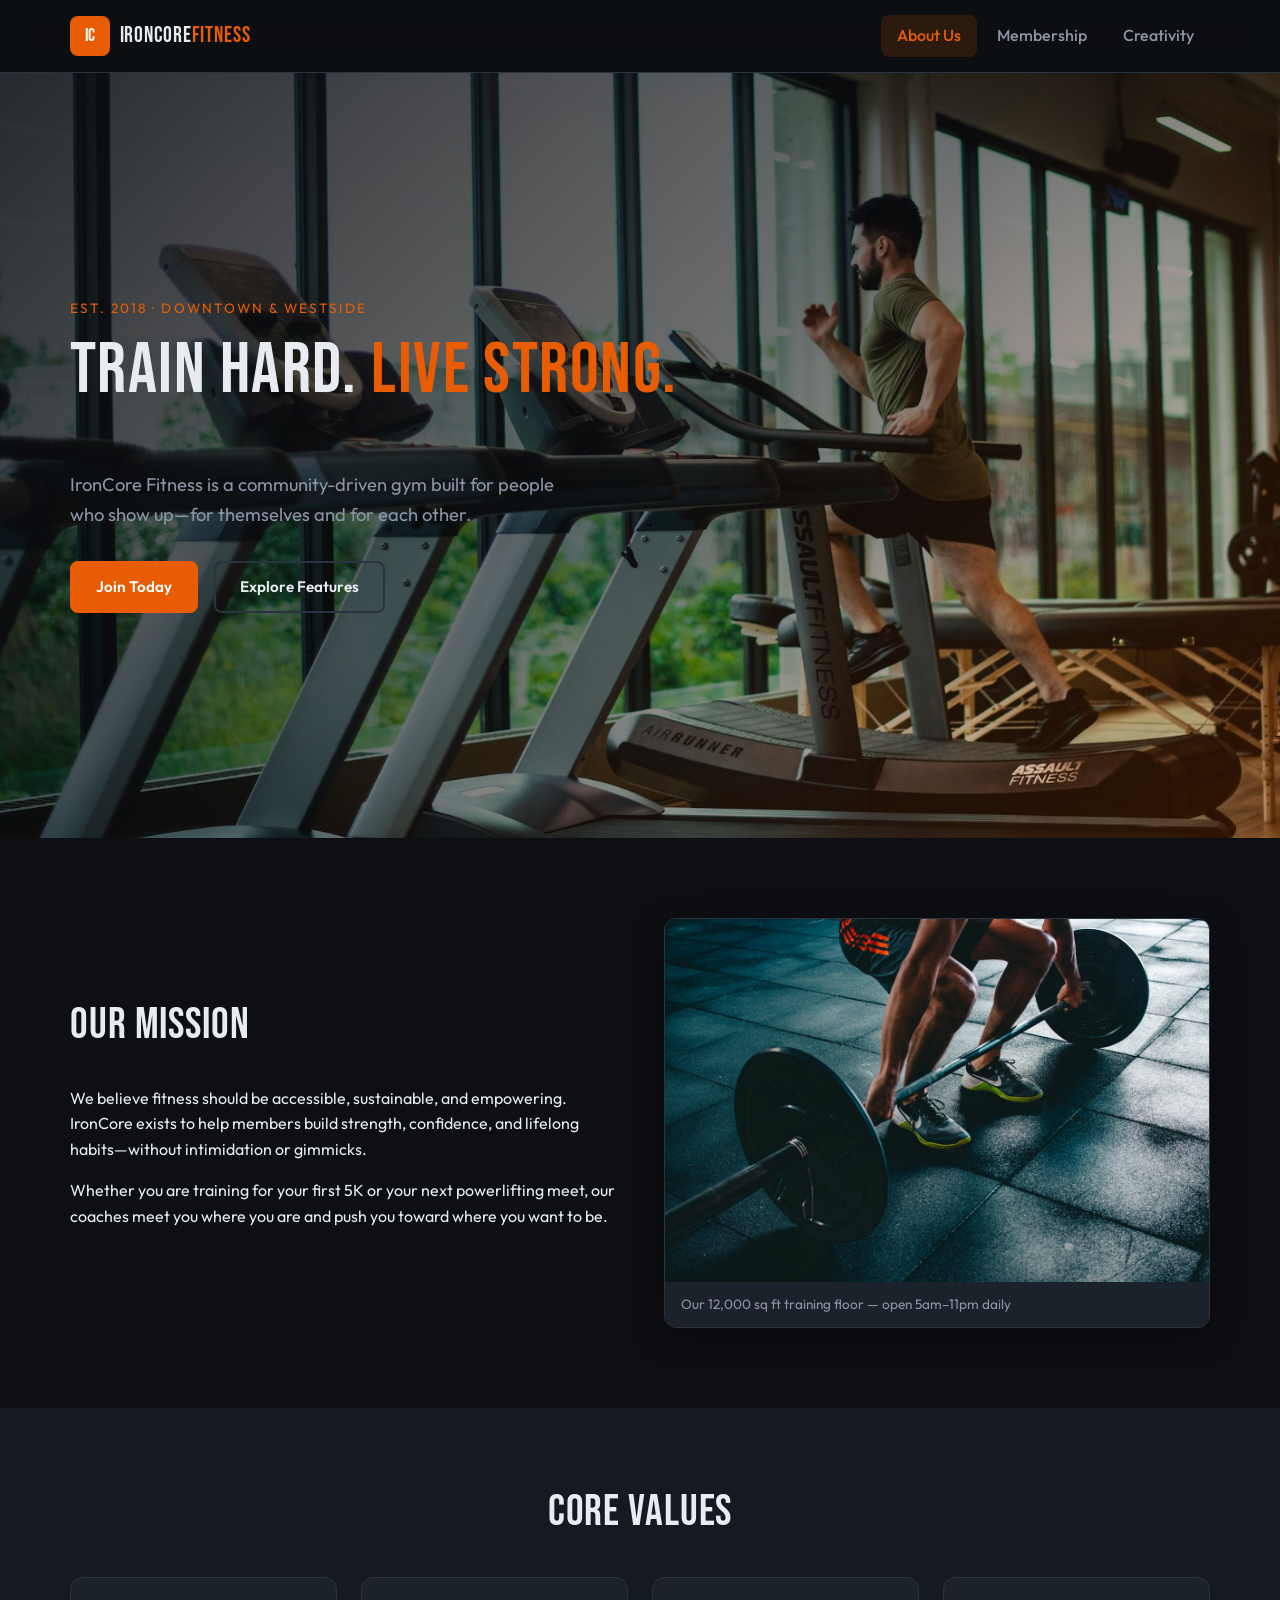
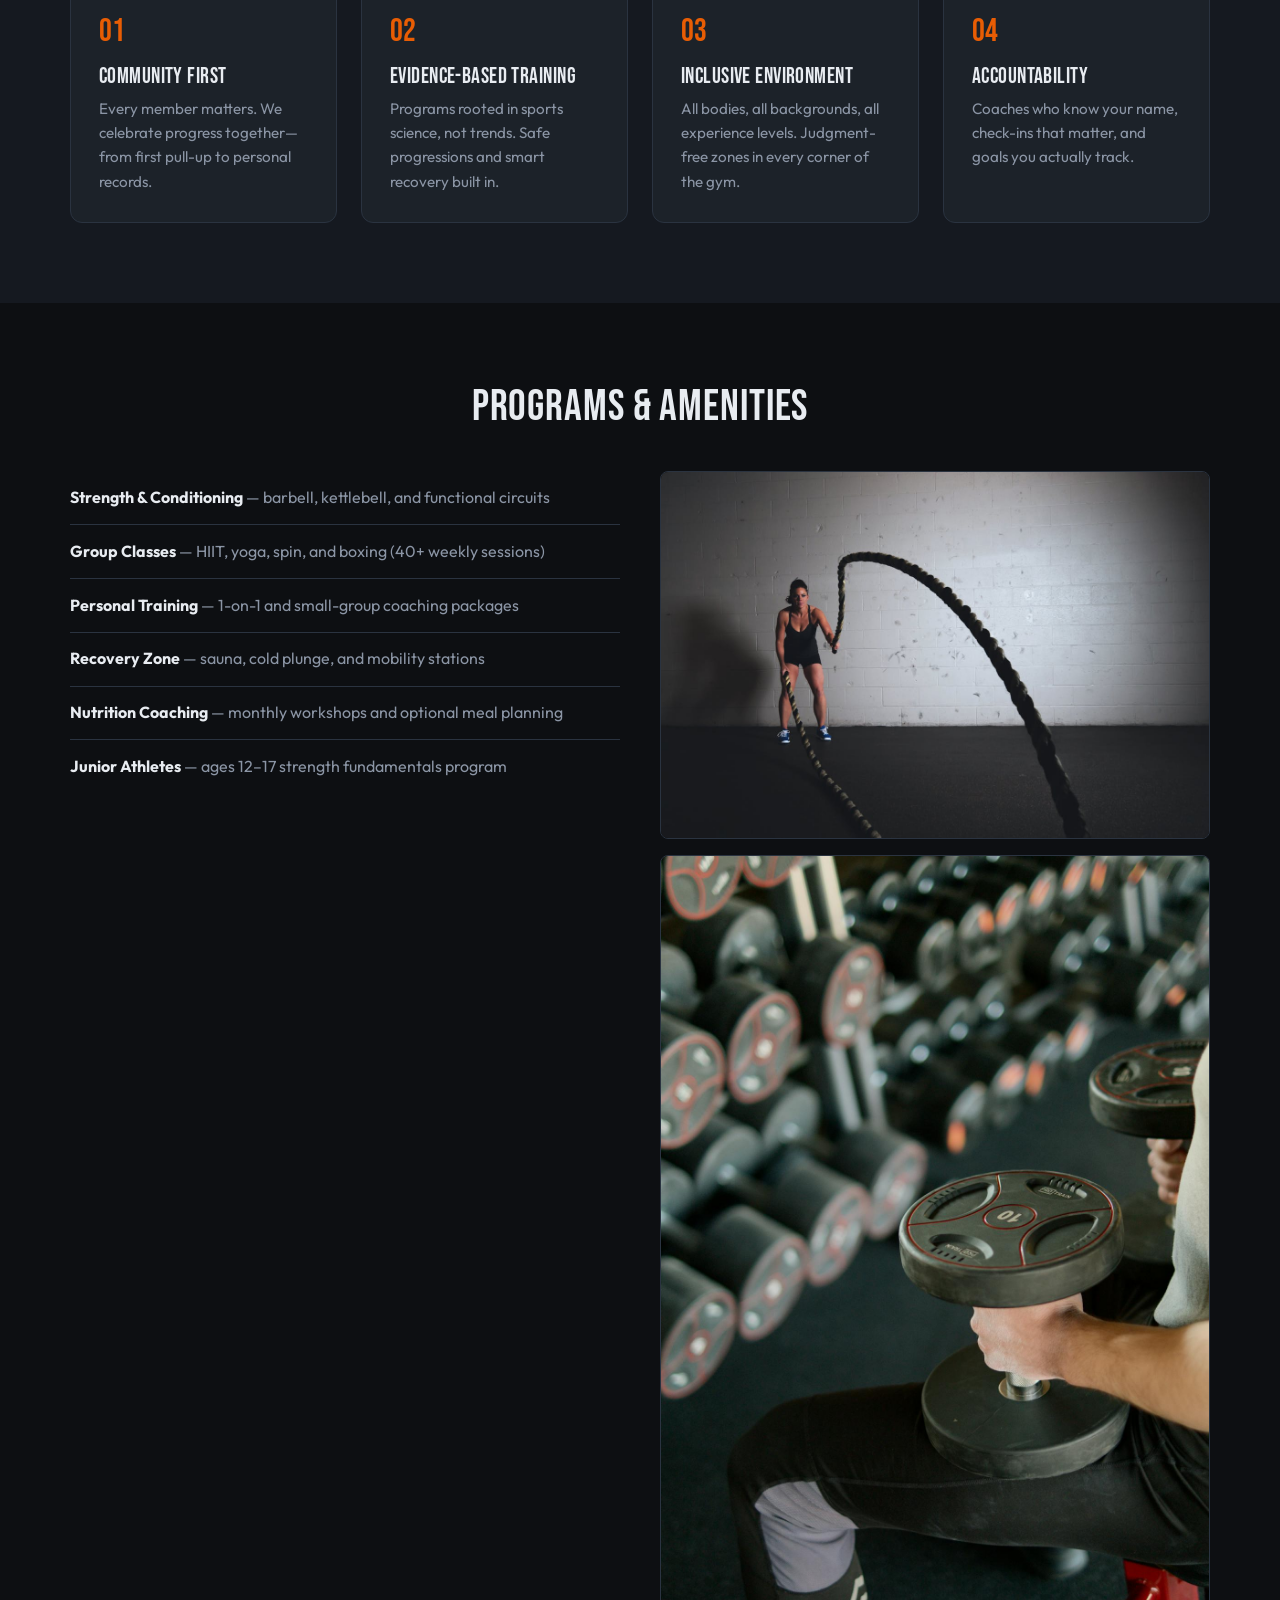
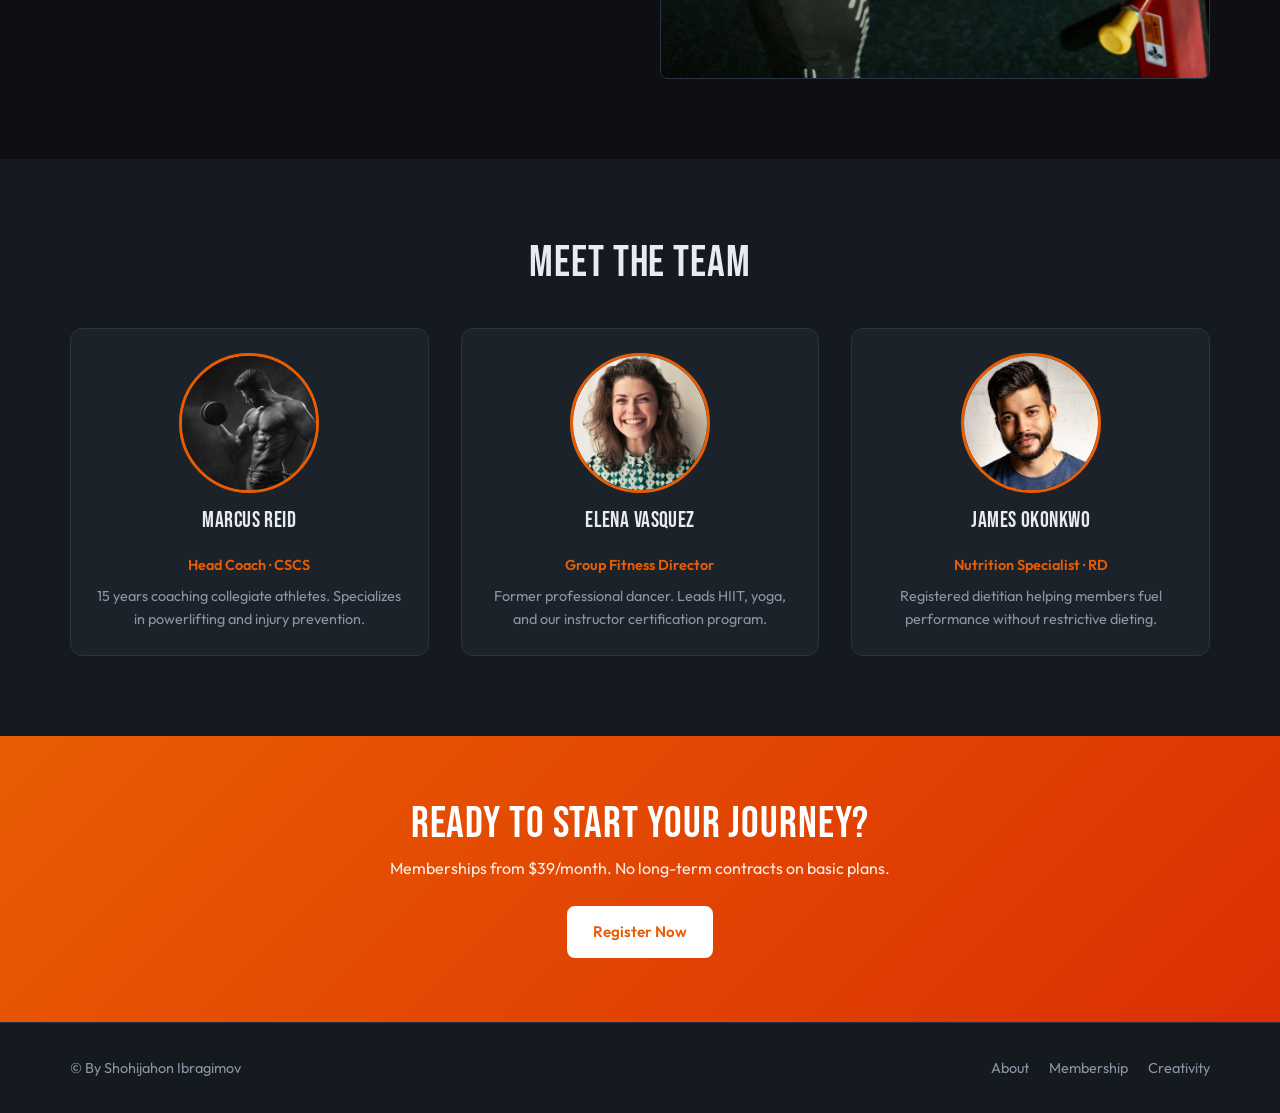
==== index.html @ 929d994e "Add IronCore Fitness final project website Three-page gym site with form validation, interactive cre" ====
<!DOCTYPE html>
<html lang="en">
<head>
  <meta charset="UTF-8">
  <meta name="viewport" content="width=device-width, initial-scale=1.0">
  <meta name="description" content="IronCore Fitness — strength, community, and results.">
  <title>About Us | IronCore Fitness</title>
  <link rel="stylesheet" href="css/styles.css">
  <link rel="preconnect" href="https://fonts.googleapis.com">
  <link rel="preconnect" href="https://fonts.gstatic.com" crossorigin>
  <link href="https://fonts.googleapis.com/css2?family=Bebas+Neue&family=Outfit:wght@300;400;500;600;700&display=swap" rel="stylesheet">
</head>
<body>
  <header class="site-header">
    <div class="container header-inner">
      <a href="index.html" class="logo" aria-label="IronCore Fitness home">
        <span class="logo-mark">IC</span>
        <span class="logo-text">IronCore<span>Fitness</span></span>
      </a>
      <button class="nav-toggle" id="navToggle" aria-label="Toggle navigation" aria-expanded="false">
        <span></span><span></span><span></span>
      </button>
      <nav class="main-nav" id="mainNav" aria-label="Main navigation">
        <ul>
          <li><a href="index.html" class="active">About Us</a></li>
          <li><a href="membership.html">Membership</a></li>
          <li><a href="creativity.html">Creativity</a></li>
        </ul>
      </nav>
    </div>
  </header>

  <main>
    <section class="hero">
      <div class="hero-bg" aria-hidden="true"></div>
      <div class="container hero-content">
        <p class="eyebrow">Est. 2018 · Downtown &amp; Westside</p>
        <h1>Train Hard. <span>Live Strong.</span></h1>
        <p class="hero-lead">IronCore Fitness is a community-driven gym built for people who show up—for themselves and for each other.</p>
        <div class="hero-actions">
          <a href="membership.html" class="btn btn-primary">Join Today</a>
          <a href="creativity.html" class="btn btn-outline">Explore Features</a>
        </div>
      </div>
    </section>

    <section class="section" id="mission">
      <div class="container two-col">
        <article>
          <h2>Our Mission</h2>
          <p>We believe fitness should be accessible, sustainable, and empowering. IronCore exists to help members build strength, confidence, and lifelong habits—without intimidation or gimmicks.</p>
          <p>Whether you are training for your first 5K or your next powerlifting meet, our coaches meet you where you are and push you toward where you want to be.</p>
        </article>
        <figure class="image-card">
          <img src="images/gym-floor.jpg" alt="Members lifting weights in the main training floor" width="800" height="533" loading="lazy">
          <figcaption>Our 12,000 sq ft training floor — open 5am–11pm daily</figcaption>
        </figure>
      </div>
    </section>

    <section class="section section-alt" id="values">
      <div class="container">
        <h2 class="section-title">Core Values</h2>
        <ul class="values-grid">
          <li class="value-card">
            <span class="value-icon" aria-hidden="true">01</span>
            <h3>Community First</h3>
            <p>Every member matters. We celebrate progress together—from first pull-up to personal records.</p>
          </li>
          <li class="value-card">
            <span class="value-icon" aria-hidden="true">02</span>
            <h3>Evidence-Based Training</h3>
            <p>Programs rooted in sports science, not trends. Safe progressions and smart recovery built in.</p>
          </li>
          <li class="value-card">
            <span class="value-icon" aria-hidden="true">03</span>
            <h3>Inclusive Environment</h3>
            <p>All bodies, all backgrounds, all experience levels. Judgment-free zones in every corner of the gym.</p>
          </li>
          <li class="value-card">
            <span class="value-icon" aria-hidden="true">04</span>
            <h3>Accountability</h3>
            <p>Coaches who know your name, check-ins that matter, and goals you actually track.</p>
          </li>
        </ul>
      </div>
    </section>

    <section class="section" id="programs">
      <div class="container">
        <h2 class="section-title">Programs &amp; Amenities</h2>
        <div class="programs-layout">
          <ul class="program-list">
            <li><strong>Strength &amp; Conditioning</strong> — barbell, kettlebell, and functional circuits</li>
            <li><strong>Group Classes</strong> — HIIT, yoga, spin, and boxing (40+ weekly sessions)</li>
            <li><strong>Personal Training</strong> — 1-on-1 and small-group coaching packages</li>
            <li><strong>Recovery Zone</strong> — sauna, cold plunge, and mobility stations</li>
            <li><strong>Nutrition Coaching</strong> — monthly workshops and optional meal planning</li>
            <li><strong>Junior Athletes</strong> — ages 12–17 strength fundamentals program</li>
          </ul>
          <div class="program-gallery">
            <img src="images/group-class.jpg" alt="Group fitness class in session" width="600" height="400" loading="lazy">
            <img src="images/personal-training.jpg" alt="Trainer assisting member with squat form" width="600" height="400" loading="lazy">
          </div>
        </div>
      </div>
    </section>

    <section class="section section-alt" id="staff">
      <div class="container">
        <h2 class="section-title">Meet the Team</h2>
        <ul class="staff-grid">
          <li class="staff-card">
            <img src="images/staff-marcus.jpg" alt="Marcus Reid, Head Coach" width="400" height="400" loading="lazy">
            <h3>Marcus Reid</h3>
            <p class="staff-role">Head Coach · CSCS</p>
            <p>15 years coaching collegiate athletes. Specializes in powerlifting and injury prevention.</p>
          </li>
          <li class="staff-card">
            <img src="images/staff-elena.jpg" alt="Elena Vasquez, Group Fitness Director" width="400" height="400" loading="lazy">
            <h3>Elena Vasquez</h3>
            <p class="staff-role">Group Fitness Director</p>
            <p>Former professional dancer. Leads HIIT, yoga, and our instructor certification program.</p>
          </li>
          <li class="staff-card">
            <img src="images/staff-james.jpg" alt="James Okonkwo, Nutrition Specialist" width="400" height="400" loading="lazy">
            <h3>James Okonkwo</h3>
            <p class="staff-role">Nutrition Specialist · RD</p>
            <p>Registered dietitian helping members fuel performance without restrictive dieting.</p>
          </li>
        </ul>
      </div>
    </section>

    <section class="cta-banner">
      <div class="container cta-inner">
        <h2>Ready to start your journey?</h2>
        <p>Memberships from $39/month. No long-term contracts on basic plans.</p>
        <a href="membership.html" class="btn btn-primary">Register Now</a>
      </div>
    </section>
  </main>

  <footer class="site-footer">
    <div class="container footer-inner">
      <p>&copy; By Shohijahon Ibragimov </p>
      <nav aria-label="Footer navigation">
        <ul>
          <li><a href="index.html">About</a></li>
          <li><a href="membership.html">Membership</a></li>
          <li><a href="creativity.html">Creativity</a></li>
        </ul>
      </nav>
    </div>
  </footer>

  <script src="js/nav.js"></script>
</body>
</html>
---- css/styles.css ----
/* IronCore Fitness — CST 2309 Final Project */

:root {
  --color-bg: #0d0f12;
  --color-bg-alt: #151920;
  --color-surface: #1c2229;
  --color-border: #2a3340;
  --color-text: #e8ecf1;
  --color-muted: #8b95a5;
  --color-accent: #e85d04;
  --color-accent-hover: #f48c06;
  --color-accent-soft: rgba(232, 93, 4, 0.15);
  --color-success: #2dc653;
  --color-error: #ef476f;
  --font-display: "Bebas Neue", sans-serif;
  --font-body: "Outfit", system-ui, sans-serif;
  --radius: 8px;
  --radius-lg: 12px;
  --shadow: 0 8px 32px rgba(0, 0, 0, 0.4);
  --header-h: 72px;
  --transition: 0.25s ease;
}

body.theme-light {
  --color-bg: #f4f6f8;
  --color-bg-alt: #e8ecf0;
  --color-surface: #ffffff;
  --color-border: #d0d7de;
  --color-text: #1a1f26;
  --color-muted: #5c6670;
  --color-accent-soft: rgba(232, 93, 4, 0.12);
  --shadow: 0 8px 24px rgba(0, 0, 0, 0.08);
}

*,
*::before,
*::after {
  box-sizing: border-box;
}

html {
  scroll-behavior: smooth;
}

body {
  margin: 0;
  font-family: var(--font-body);
  font-size: 1rem;
  line-height: 1.6;
  color: var(--color-text);
  background: var(--color-bg);
  transition: background var(--transition), color var(--transition);
}

img {
  max-width: 100%;
  height: auto;
  display: block;
}

a {
  color: var(--color-accent);
  text-decoration: none;
  transition: color var(--transition);
}

a:hover {
  color: var(--color-accent-hover);
}

h1, h2, h3 {
  font-family: var(--font-display);
  font-weight: 400;
  letter-spacing: 0.02em;
  line-height: 1.1;
  margin-top: 0;
}

h1 { font-size: clamp(2.5rem, 6vw, 4.5rem); }
h2 { font-size: clamp(1.75rem, 4vw, 2.75rem); }
h3 { font-size: 1.35rem; }

p { margin: 0 0 1rem; }

ul { margin: 0; padding: 0; }

.container {
  width: min(1140px, 92%);
  margin: 0 auto;
}

/* Header & Nav */
.site-header {
  position: sticky;
  top: 0;
  z-index: 100;
  background: rgba(13, 15, 18, 0.92);
  backdrop-filter: blur(12px);
  border-bottom: 1px solid var(--color-border);
}

body.theme-light .site-header {
  background: rgba(244, 246, 248, 0.92);
}

.header-inner {
  display: flex;
  align-items: center;
  justify-content: space-between;
  min-height: var(--header-h);
  gap: 1rem;
}

.logo {
  display: flex;
  align-items: center;
  gap: 0.6rem;
  color: var(--color-text);
  text-decoration: none;
}

.logo:hover { color: var(--color-text); }

.logo-mark {
  display: flex;
  align-items: center;
  justify-content: center;
  width: 40px;
  height: 40px;
  background: var(--color-accent);
  color: #fff;
  font-family: var(--font-display);
  font-size: 1.1rem;
  border-radius: var(--radius);
}

.logo-text {
  font-family: var(--font-display);
  font-size: 1.35rem;
  letter-spacing: 0.04em;
}

.logo-text span { color: var(--color-accent); }

.main-nav ul {
  display: flex;
  gap: 0.25rem;
  list-style: none;
}

.main-nav a {
  display: block;
  padding: 0.5rem 1rem;
  color: var(--color-muted);
  font-weight: 500;
  border-radius: var(--radius);
  transition: color var(--transition), background var(--transition);
}

.main-nav a:hover,
.main-nav a.active {
  color: var(--color-text);
  background: var(--color-accent-soft);
}

.main-nav a.active {
  color: var(--color-accent);
}

.nav-toggle {
  display: none;
  flex-direction: column;
  gap: 5px;
  padding: 8px;
  background: transparent;
  border: 1px solid var(--color-border);
  border-radius: var(--radius);
  cursor: pointer;
}

.nav-toggle span {
  display: block;
  width: 22px;
  height: 2px;
  background: var(--color-text);
  transition: var(--transition);
}

/* Buttons */
.btn {
  display: inline-block;
  padding: 0.75rem 1.5rem;
  font-family: var(--font-body);
  font-size: 0.95rem;
  font-weight: 600;
  text-align: center;
  border-radius: var(--radius);
  border: 2px solid transparent;
  cursor: pointer;
  transition: background var(--transition), color var(--transition), border-color var(--transition), transform 0.15s ease;
}

.btn:hover { transform: translateY(-1px); }

.btn-primary {
  background: var(--color-accent);
  color: #fff;
  border-color: var(--color-accent);
}

.btn-primary:hover {
  background: var(--color-accent-hover);
  border-color: var(--color-accent-hover);
  color: #fff;
}

.btn-outline {
  background: transparent;
  color: var(--color-text);
  border-color: var(--color-border);
}

.btn-outline:hover {
  border-color: var(--color-accent);
  color: var(--color-accent);
}

.btn-sm {
  padding: 0.4rem 0.85rem;
  font-size: 0.85rem;
}

/* Hero */
.hero {
  position: relative;
  min-height: 85vh;
  display: flex;
  align-items: center;
  overflow: hidden;
}

.hero-bg {
  position: absolute;
  inset: 0;
  background:
    linear-gradient(135deg, rgba(13, 15, 18, 0.88) 0%, rgba(13, 15, 18, 0.6) 50%, rgba(232, 93, 4, 0.2) 100%),
    url("../images/hero.jpg") center / cover no-repeat;
}

body.theme-light .hero-bg {
  background:
    linear-gradient(135deg, rgba(244, 246, 248, 0.92) 0%, rgba(244, 246, 248, 0.75) 50%, rgba(232, 93, 4, 0.15) 100%),
    url("../images/hero.jpg") center / cover no-repeat;
}

.hero-content {
  position: relative;
  padding: 4rem 0;
}

.eyebrow {
  font-size: 0.85rem;
  text-transform: uppercase;
  letter-spacing: 0.15em;
  color: var(--color-accent);
  margin-bottom: 0.75rem;
}

.hero h1 span { color: var(--color-accent); }

.hero-lead {
  font-size: 1.15rem;
  max-width: 520px;
  color: var(--color-muted);
  margin-bottom: 2rem;
}

.hero-actions {
  display: flex;
  flex-wrap: wrap;
  gap: 1rem;
}

/* Sections */
.section {
  padding: 5rem 0;
}

.section-alt {
  background: var(--color-bg-alt);
}

.section-title {
  text-align: center;
  margin-bottom: 2.5rem;
}

.two-col {
  display: grid;
  grid-template-columns: 1fr 1fr;
  gap: 3rem;
  align-items: center;
}

.image-card {
  margin: 0;
  border-radius: var(--radius-lg);
  overflow: hidden;
  box-shadow: var(--shadow);
  border: 1px solid var(--color-border);
}

.image-card figcaption {
  padding: 0.75rem 1rem;
  font-size: 0.85rem;
  color: var(--color-muted);
  background: var(--color-surface);
}

/* Values */
.values-grid {
  display: grid;
  grid-template-columns: repeat(auto-fit, minmax(240px, 1fr));
  gap: 1.5rem;
  list-style: none;
}

.value-card {
  padding: 1.75rem;
  background: var(--color-surface);
  border: 1px solid var(--color-border);
  border-radius: var(--radius-lg);
  transition: border-color var(--transition), transform var(--transition);
}

.value-card:hover {
  border-color: var(--color-accent);
  transform: translateY(-4px);
}

.value-icon {
  display: block;
  font-family: var(--font-display);
  font-size: 2rem;
  color: var(--color-accent);
  margin-bottom: 0.5rem;
}

.value-card h3 {
  margin-bottom: 0.5rem;
}

.value-card p {
  margin: 0;
  color: var(--color-muted);
  font-size: 0.95rem;
}

/* Programs */
.programs-layout {
  display: grid;
  grid-template-columns: 1fr 1fr;
  gap: 2.5rem;
  align-items: start;
}

.program-list {
  list-style: none;
}

.program-list li {
  padding: 0.85rem 0;
  border-bottom: 1px solid var(--color-border);
  color: var(--color-muted);
}

.program-list li:last-child { border-bottom: none; }

.program-list strong { color: var(--color-text); }

.program-gallery {
  display: grid;
  gap: 1rem;
}

.program-gallery img {
  border-radius: var(--radius);
  border: 1px solid var(--color-border);
}

/* Staff */
.staff-grid {
  display: grid;
  grid-template-columns: repeat(auto-fit, minmax(260px, 1fr));
  gap: 2rem;
  list-style: none;
}

.staff-card {
  text-align: center;
  padding: 1.5rem;
  background: var(--color-surface);
  border: 1px solid var(--color-border);
  border-radius: var(--radius-lg);
}

.staff-card img {
  width: 140px;
  height: 140px;
  object-fit: cover;
  border-radius: 50%;
  margin: 0 auto 1rem;
  border: 3px solid var(--color-accent);
}

.staff-role {
  color: var(--color-accent);
  font-size: 0.9rem;
  font-weight: 600;
  margin-bottom: 0.5rem;
}

.staff-card p:last-child {
  margin: 0;
  color: var(--color-muted);
  font-size: 0.9rem;
}

/* CTA */
.cta-banner {
  padding: 4rem 0;
  background: linear-gradient(135deg, var(--color-accent) 0%, #dc2f02 100%);
}

.cta-inner {
  text-align: center;
  color: #fff;
}

.cta-inner h2 { color: #fff; margin-bottom: 0.5rem; }

.cta-inner p { opacity: 0.9; margin-bottom: 1.5rem; }

.cta-inner .btn-primary {
  background: #fff;
  color: var(--color-accent);
  border-color: #fff;
}

.cta-inner .btn-primary:hover {
  background: #f0f0f0;
  color: #dc2f02;
}

/* Page hero (inner pages) */
.page-hero {
  padding: 3rem 0;
  background: var(--color-bg-alt);
  border-bottom: 1px solid var(--color-border);
}

.page-hero--compact h1 { margin-bottom: 0.5rem; }

.page-hero p {
  margin: 0;
  color: var(--color-muted);
  max-width: 600px;
}

/* Form */
.form-container {
  max-width: 680px;
}

.registration-form fieldset {
  border: 1px solid var(--color-border);
  border-radius: var(--radius-lg);
  padding: 1.5rem 1.75rem 1.75rem;
  margin-bottom: 1.5rem;
  background: var(--color-surface);
}

.registration-form legend {
  font-family: var(--font-display);
  font-size: 1.25rem;
  padding: 0 0.5rem;
  color: var(--color-accent);
}

.form-group {
  margin-bottom: 1.25rem;
}

.form-row {
  display: grid;
  grid-template-columns: 1fr 1fr;
  gap: 1rem;
}

.form-group label {
  display: block;
  margin-bottom: 0.4rem;
  font-weight: 500;
  font-size: 0.9rem;
}

.form-group input,
.form-group select,
.form-group textarea {
  width: 100%;
  padding: 0.7rem 0.9rem;
  font-family: var(--font-body);
  font-size: 1rem;
  color: var(--color-text);
  background: var(--color-bg);
  border: 1px solid var(--color-border);
  border-radius: var(--radius);
  transition: border-color var(--transition), box-shadow var(--transition);
}

.form-group input:focus,
.form-group select:focus,
.form-group textarea:focus {
  outline: none;
  border-color: var(--color-accent);
  box-shadow: 0 0 0 3px var(--color-accent-soft);
}

.form-group input.invalid,
.form-group select.invalid,
.form-group textarea.invalid {
  border-color: var(--color-error);
}

.form-group--checkbox .checkbox-label {
  display: flex;
  align-items: flex-start;
  gap: 0.6rem;
  font-weight: 400;
  cursor: pointer;
}

.form-group--checkbox input {
  width: auto;
  margin-top: 0.25rem;
}

.field-error {
  display: block;
  margin-top: 0.35rem;
  font-size: 0.85rem;
  color: var(--color-error);
  min-height: 1.2em;
}

.form-errors {
  padding: 1rem 1.25rem;
  margin-bottom: 1.5rem;
  background: rgba(239, 71, 111, 0.12);
  border: 1px solid var(--color-error);
  border-radius: var(--radius);
  color: var(--color-error);
}

.form-errors ul {
  margin: 0.5rem 0 0;
  padding-left: 1.25rem;
}

.form-actions {
  display: flex;
  flex-wrap: wrap;
  gap: 1rem;
}

.success-message {
  margin-top: 1.5rem;
  padding: 1.25rem 1.5rem;
  background: rgba(45, 198, 83, 0.12);
  border: 1px solid var(--color-success);
  border-radius: var(--radius-lg);
  color: var(--color-success);
}

.success-message h3 {
  color: var(--color-success);
  margin-bottom: 0.35rem;
}

.success-message p {
  margin: 0;
  color: var(--color-text);
}

/* Creativity page */
.feature-header {
  margin-bottom: 2rem;
}

.feature-header p {
  margin: 0;
  color: var(--color-muted);
}

.slideshow {
  position: relative;
  border-radius: var(--radius-lg);
  overflow: hidden;
  border: 1px solid var(--color-border);
  box-shadow: var(--shadow);
  background: var(--color-surface);
}

.slideshow-track {
  position: relative;
  aspect-ratio: 16 / 9;
}

.slide {
  position: absolute;
  inset: 0;
  opacity: 0;
  transition: opacity 0.6s ease;
  margin: 0;
}

.slide.active { opacity: 1; z-index: 1; }

.slide img {
  width: 100%;
  height: 100%;
  object-fit: cover;
}

.slide figcaption {
  position: absolute;
  bottom: 0;
  left: 0;
  right: 0;
  padding: 1rem 1.25rem;
  background: linear-gradient(transparent, rgba(0, 0, 0, 0.85));
  color: #fff;
  font-size: 0.95rem;
}

.slideshow-btn {
  position: absolute;
  top: 50%;
  transform: translateY(-50%);
  z-index: 2;
  width: 48px;
  height: 48px;
  background: rgba(0, 0, 0, 0.5);
  color: #fff;
  border: none;
  border-radius: 50%;
  font-size: 1.25rem;
  cursor: pointer;
  transition: background var(--transition);
}

.slideshow-btn:hover { background: var(--color-accent); }

.slideshow-btn--prev { left: 1rem; }
.slideshow-btn--next { right: 1rem; }

.slideshow-dots {
  position: absolute;
  bottom: 3.5rem;
  left: 50%;
  transform: translateX(-50%);
  z-index: 2;
  display: flex;
  gap: 0.5rem;
}

.slideshow-dots button {
  width: 10px;
  height: 10px;
  padding: 0;
  border: none;
  border-radius: 50%;
  background: rgba(255, 255, 255, 0.4);
  cursor: pointer;
  transition: background var(--transition), transform var(--transition);
}

.slideshow-dots button.active {
  background: var(--color-accent);
  transform: scale(1.2);
}

.creativity-grid {
  display: grid;
  grid-template-columns: repeat(2, 1fr);
  gap: 1.5rem;
}

.feature-card {
  padding: 1.75rem;
  background: var(--color-surface);
  border: 1px solid var(--color-border);
  border-radius: var(--radius-lg);
}

.feature-card--wide {
  grid-column: 1 / -1;
}

.feature-card h2 {
  font-size: 1.5rem;
  margin-bottom: 0.35rem;
}

.feature-card > p {
  color: var(--color-muted);
  font-size: 0.9rem;
  margin-bottom: 1.25rem;
}

.wod-display {
  padding: 1.25rem;
  margin-bottom: 1rem;
  background: var(--color-bg);
  border-radius: var(--radius);
  border: 1px solid var(--color-border);
  min-height: 160px;
}

.wod-label {
  font-size: 0.75rem;
  text-transform: uppercase;
  letter-spacing: 0.1em;
  color: var(--color-accent);
  margin-bottom: 0.25rem;
}

#wodTitle { margin-bottom: 0.75rem; }

#wodExercises {
  list-style: none;
  margin-bottom: 0.75rem;
}

#wodExercises li {
  padding: 0.35rem 0;
  border-bottom: 1px solid var(--color-border);
  font-size: 0.95rem;
}

#wodExercises li:last-child { border-bottom: none; }

.wod-meta {
  margin: 0;
  font-size: 0.85rem;
  color: var(--color-muted);
}

.countdown {
  display: flex;
  gap: 0.75rem;
  margin-bottom: 1rem;
  flex-wrap: wrap;
}

.countdown-unit {
  flex: 1;
  min-width: 70px;
  text-align: center;
  padding: 1rem 0.5rem;
  background: var(--color-bg);
  border: 1px solid var(--color-border);
  border-radius: var(--radius);
}

.countdown-unit span {
  display: block;
  font-family: var(--font-display);
  font-size: 2.25rem;
  color: var(--color-accent);
  line-height: 1;
}

.countdown-unit small {
  display: block;
  margin-top: 0.25rem;
  font-size: 0.7rem;
  text-transform: uppercase;
  letter-spacing: 0.08em;
  color: var(--color-muted);
}

.countdown-event {
  margin: 0;
  font-size: 0.9rem;
  color: var(--color-muted);
}

.goal-header {
  display: flex;
  justify-content: space-between;
  align-items: flex-start;
  gap: 1rem;
  flex-wrap: wrap;
  margin-bottom: 0.25rem;
}

.goal-header h2 { margin: 0; }

#sessionsInput {
  width: 100%;
  margin: 0.75rem 0 1rem;
  accent-color: var(--color-accent);
}

.progress-wrap {
  display: flex;
  align-items: center;
  gap: 1rem;
}

.progress-bar {
  flex: 1;
  height: 24px;
  background: var(--color-bg);
  border: 1px solid var(--color-border);
  border-radius: 999px;
  overflow: hidden;
}

#progressFill {
  display: block;
  height: 100%;
  width: 0%;
  background: linear-gradient(90deg, var(--color-accent), var(--color-accent-hover));
  border-radius: 999px;
  transition: width 0.5s ease;
}

.progress-label {
  font-weight: 600;
  font-size: 0.9rem;
  white-space: nowrap;
}

/* Footer */
.site-footer {
  padding: 2rem 0;
  border-top: 1px solid var(--color-border);
  background: var(--color-bg-alt);
}

.footer-inner {
  display: flex;
  justify-content: space-between;
  align-items: center;
  flex-wrap: wrap;
  gap: 1rem;
}

.footer-inner p {
  margin: 0;
  font-size: 0.9rem;
  color: var(--color-muted);
}

.footer-inner nav ul {
  display: flex;
  gap: 1.25rem;
  list-style: none;
}

.footer-inner nav a {
  color: var(--color-muted);
  font-size: 0.9rem;
}

.footer-inner nav a:hover { color: var(--color-accent); }

/* Responsive */
@media (max-width: 768px) {
  .nav-toggle { display: flex; }

  .main-nav {
    position: absolute;
    top: var(--header-h);
    left: 0;
    right: 0;
    background: var(--color-bg);
    border-bottom: 1px solid var(--color-border);
    padding: 1rem;
    display: none;
  }

  .main-nav.open { display: block; }

  .main-nav ul {
    flex-direction: column;
  }

  .two-col,
  .programs-layout,
  .form-row,
  .creativity-grid {
    grid-template-columns: 1fr;
  }

  .hero { min-height: 70vh; }
}
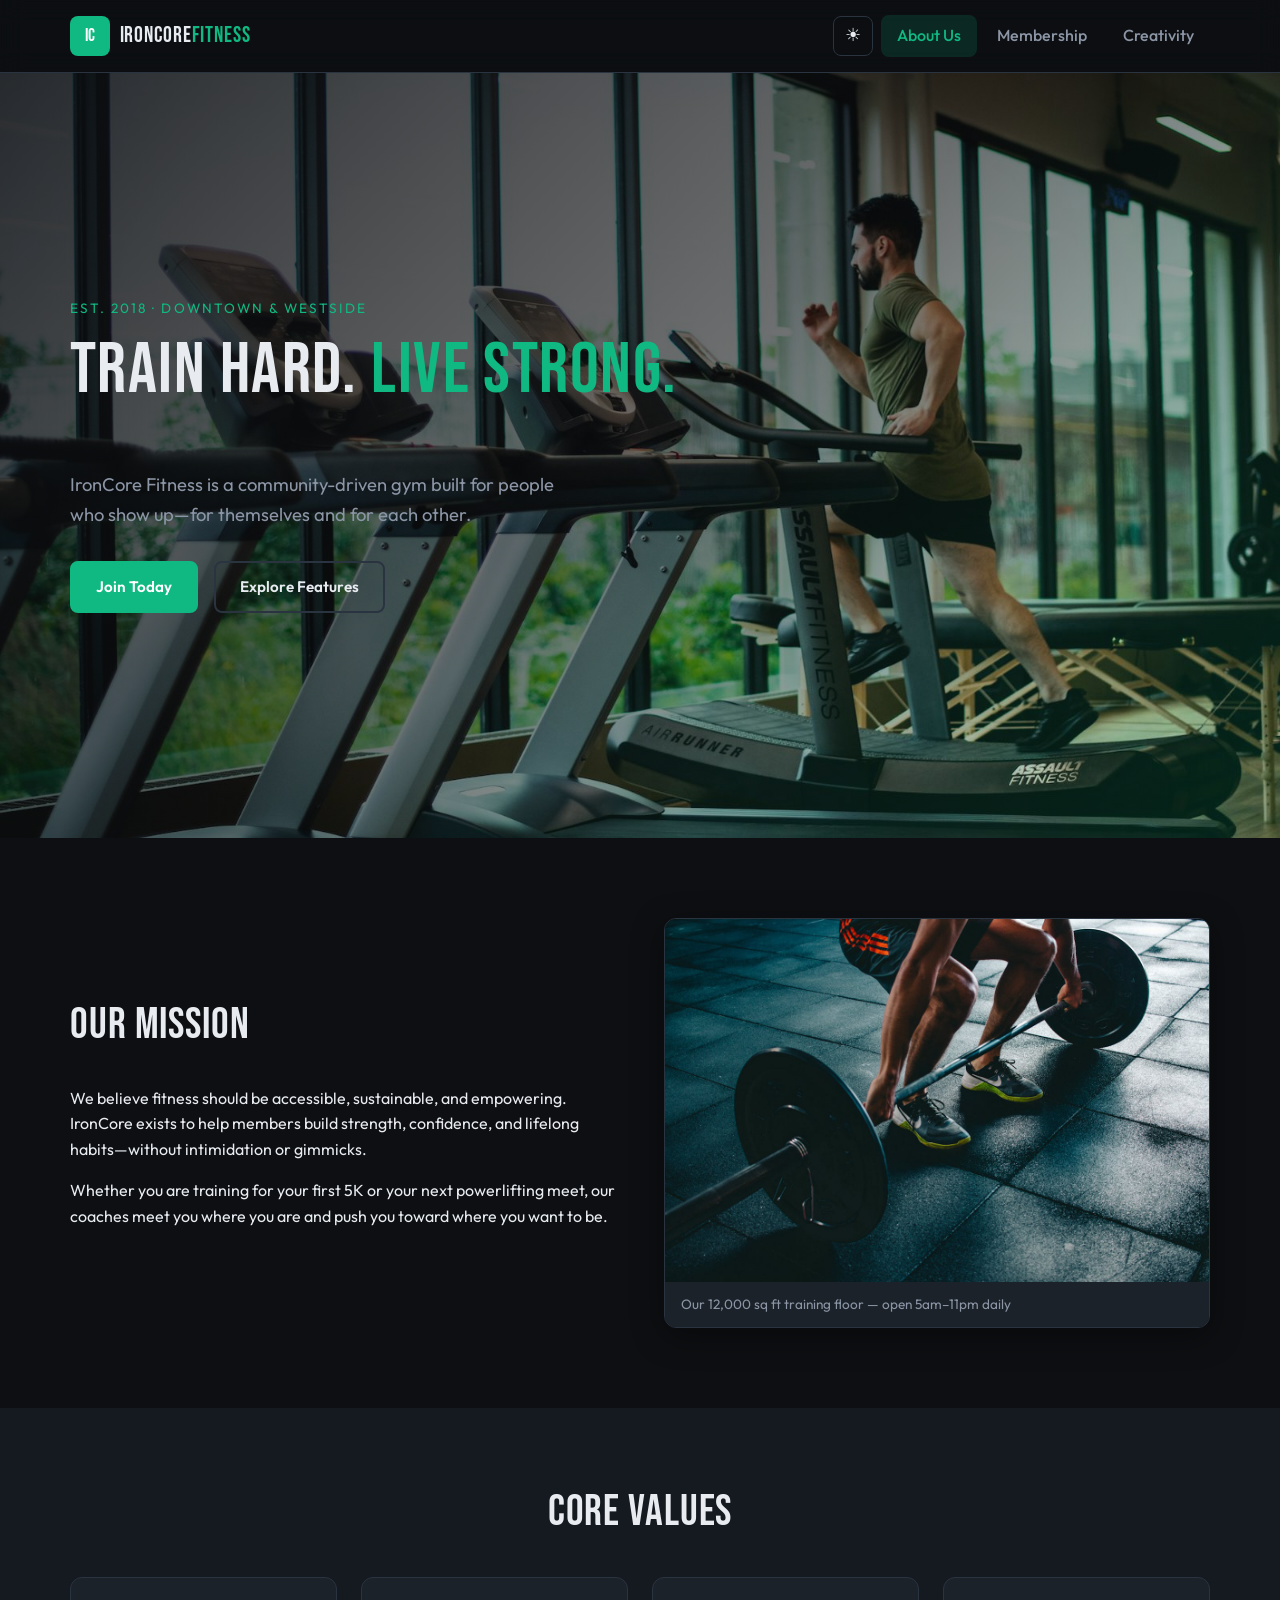
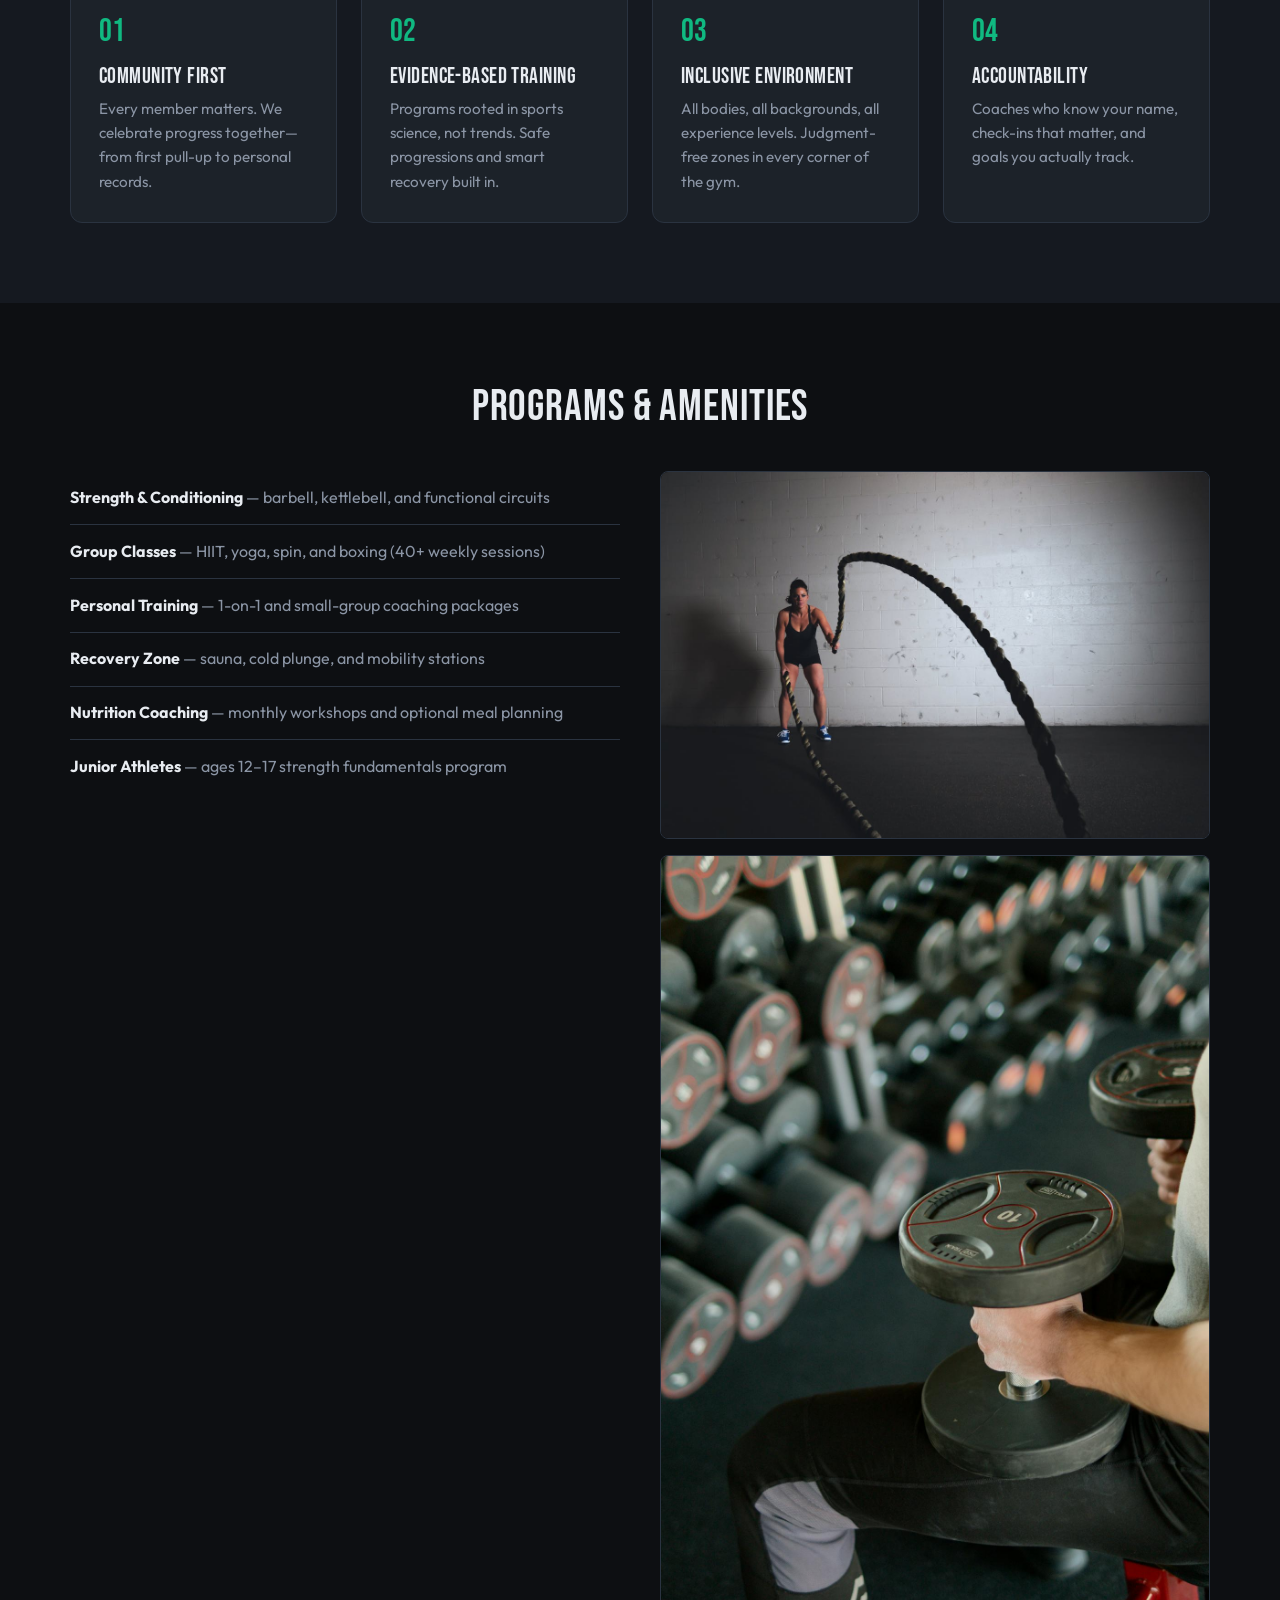
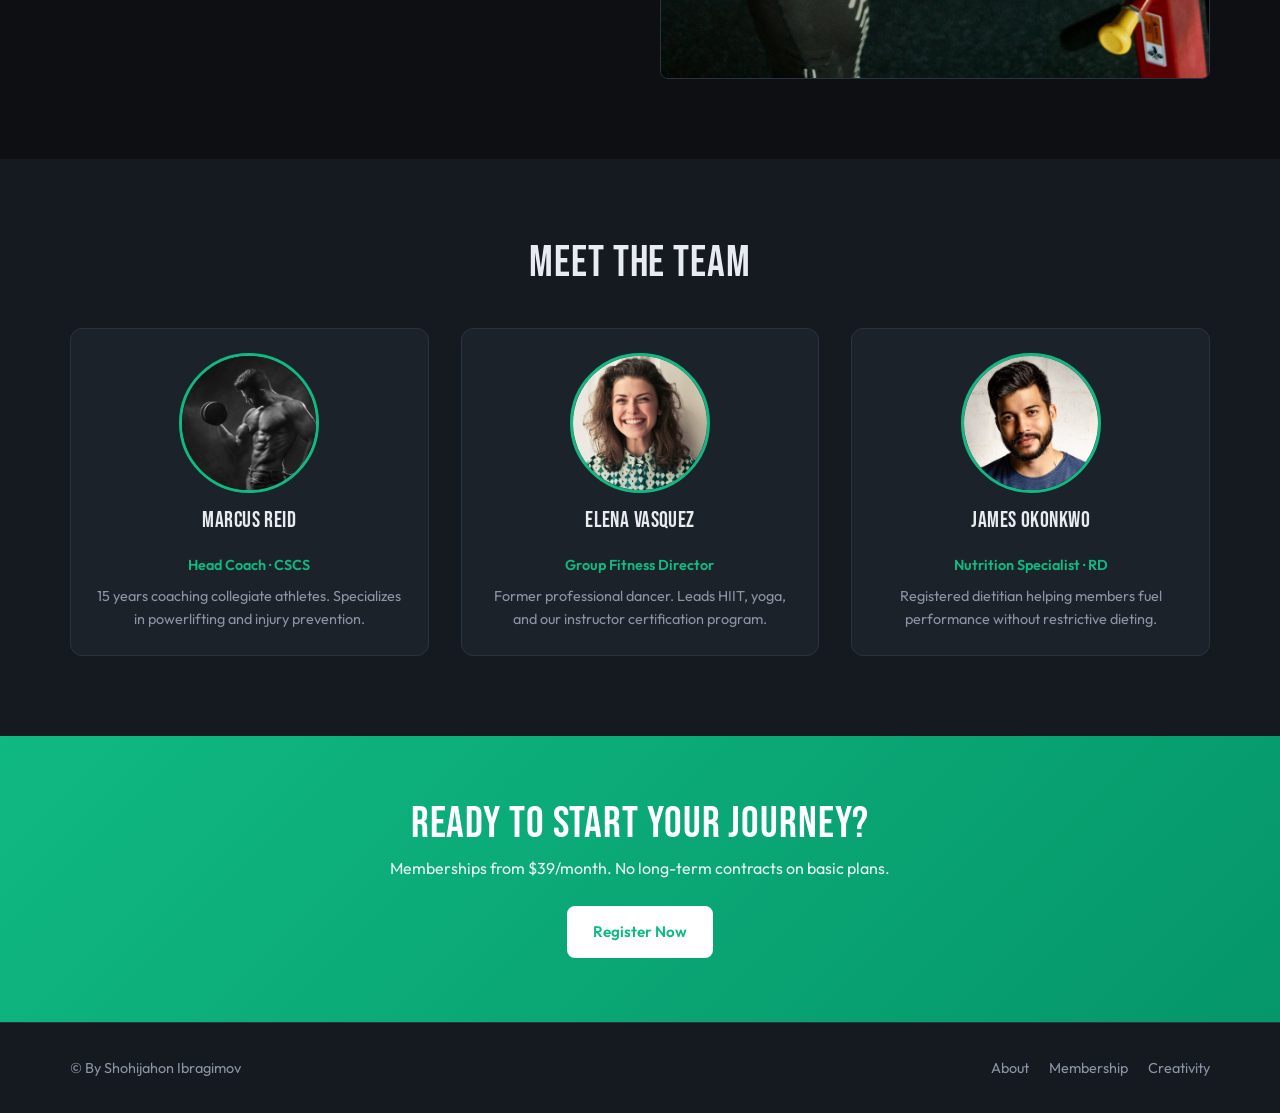
==== commit 5187fc9a: "Improve site UX and refresh the visual theme. Move light/dark toggle to the header, add emergency co" ====
--- a/index.html
+++ b/index.html
@@ -17,16 +17,22 @@
         <span class="logo-mark">IC</span>
         <span class="logo-text">IronCore<span>Fitness</span></span>
       </a>
-      <button class="nav-toggle" id="navToggle" aria-label="Toggle navigation" aria-expanded="false">
-        <span></span><span></span><span></span>
-      </button>
-      <nav class="main-nav" id="mainNav" aria-label="Main navigation">
-        <ul>
-          <li><a href="index.html" class="active">About Us</a></li>
-          <li><a href="membership.html">Membership</a></li>
-          <li><a href="creativity.html">Creativity</a></li>
-        </ul>
-      </nav>
+      <div class="header-actions">
+        <button type="button" class="theme-toggle" id="themeToggle" aria-label="Switch to light theme" aria-pressed="false">
+          <span class="theme-icon theme-icon--sun" aria-hidden="true">☀</span>
+          <span class="theme-icon theme-icon--moon" aria-hidden="true">☽</span>
+        </button>
+        <button class="nav-toggle" id="navToggle" aria-label="Toggle navigation" aria-expanded="false">
+          <span></span><span></span><span></span>
+        </button>
+        <nav class="main-nav" id="mainNav" aria-label="Main navigation">
+          <ul>
+            <li><a href="index.html" class="active">About Us</a></li>
+            <li><a href="membership.html">Membership</a></li>
+            <li><a href="creativity.html">Creativity</a></li>
+          </ul>
+        </nav>
+      </div>
     </div>
   </header>
 
--- a/css/styles.css
+++ b/css/styles.css
@@ -7,9 +7,10 @@
   --color-border: #2a3340;
   --color-text: #e8ecf1;
   --color-muted: #8b95a5;
-  --color-accent: #e85d04;
-  --color-accent-hover: #f48c06;
-  --color-accent-soft: rgba(232, 93, 4, 0.15);
+  --color-accent: #10b981;
+  --color-accent-hover: #34d399;
+  --color-accent-deep: #059669;
+  --color-accent-soft: rgba(16, 185, 129, 0.15);
   --color-success: #2dc653;
   --color-error: #ef476f;
   --font-display: "Bebas Neue", sans-serif;
@@ -28,7 +29,7 @@
   --color-border: #d0d7de;
   --color-text: #1a1f26;
   --color-muted: #5c6670;
-  --color-accent-soft: rgba(232, 93, 4, 0.12);
+  --color-accent-soft: rgba(16, 185, 129, 0.12);
   --shadow: 0 8px 24px rgba(0, 0, 0, 0.08);
 }
 
@@ -165,6 +166,46 @@
 
 .main-nav a.active {
   color: var(--color-accent);
+}
+
+.header-actions {
+  display: flex;
+  align-items: center;
+  gap: 0.5rem;
+}
+
+.theme-toggle {
+  display: flex;
+  align-items: center;
+  justify-content: center;
+  width: 40px;
+  height: 40px;
+  padding: 0;
+  background: transparent;
+  border: 1px solid var(--color-border);
+  border-radius: var(--radius);
+  color: var(--color-text);
+  font-size: 1.1rem;
+  line-height: 1;
+  cursor: pointer;
+  transition: border-color var(--transition), background var(--transition);
+}
+
+.theme-toggle:hover {
+  border-color: var(--color-accent);
+  background: var(--color-accent-soft);
+}
+
+.theme-icon--moon {
+  display: none;
+}
+
+body.theme-light .theme-icon--sun {
+  display: none;
+}
+
+body.theme-light .theme-icon--moon {
+  display: inline;
 }
 
 .nav-toggle {
@@ -243,13 +284,13 @@
   position: absolute;
   inset: 0;
   background:
-    linear-gradient(135deg, rgba(13, 15, 18, 0.88) 0%, rgba(13, 15, 18, 0.6) 50%, rgba(232, 93, 4, 0.2) 100%),
+    linear-gradient(135deg, rgba(13, 15, 18, 0.88) 0%, rgba(13, 15, 18, 0.6) 50%, rgba(16, 185, 129, 0.2) 100%),
     url("../images/hero.jpg") center / cover no-repeat;
 }
 
 body.theme-light .hero-bg {
   background:
-    linear-gradient(135deg, rgba(244, 246, 248, 0.92) 0%, rgba(244, 246, 248, 0.75) 50%, rgba(232, 93, 4, 0.15) 100%),
+    linear-gradient(135deg, rgba(244, 246, 248, 0.92) 0%, rgba(244, 246, 248, 0.75) 50%, rgba(16, 185, 129, 0.12) 100%),
     url("../images/hero.jpg") center / cover no-repeat;
 }
 
@@ -429,7 +470,7 @@
 /* CTA */
 .cta-banner {
   padding: 4rem 0;
-  background: linear-gradient(135deg, var(--color-accent) 0%, #dc2f02 100%);
+  background: linear-gradient(135deg, var(--color-accent) 0%, var(--color-accent-deep) 100%);
 }
 
 .cta-inner {
@@ -449,7 +490,7 @@
 
 .cta-inner .btn-primary:hover {
   background: #f0f0f0;
-  color: #dc2f02;
+  color: var(--color-accent-deep);
 }
 
 /* Page hero (inner pages) */
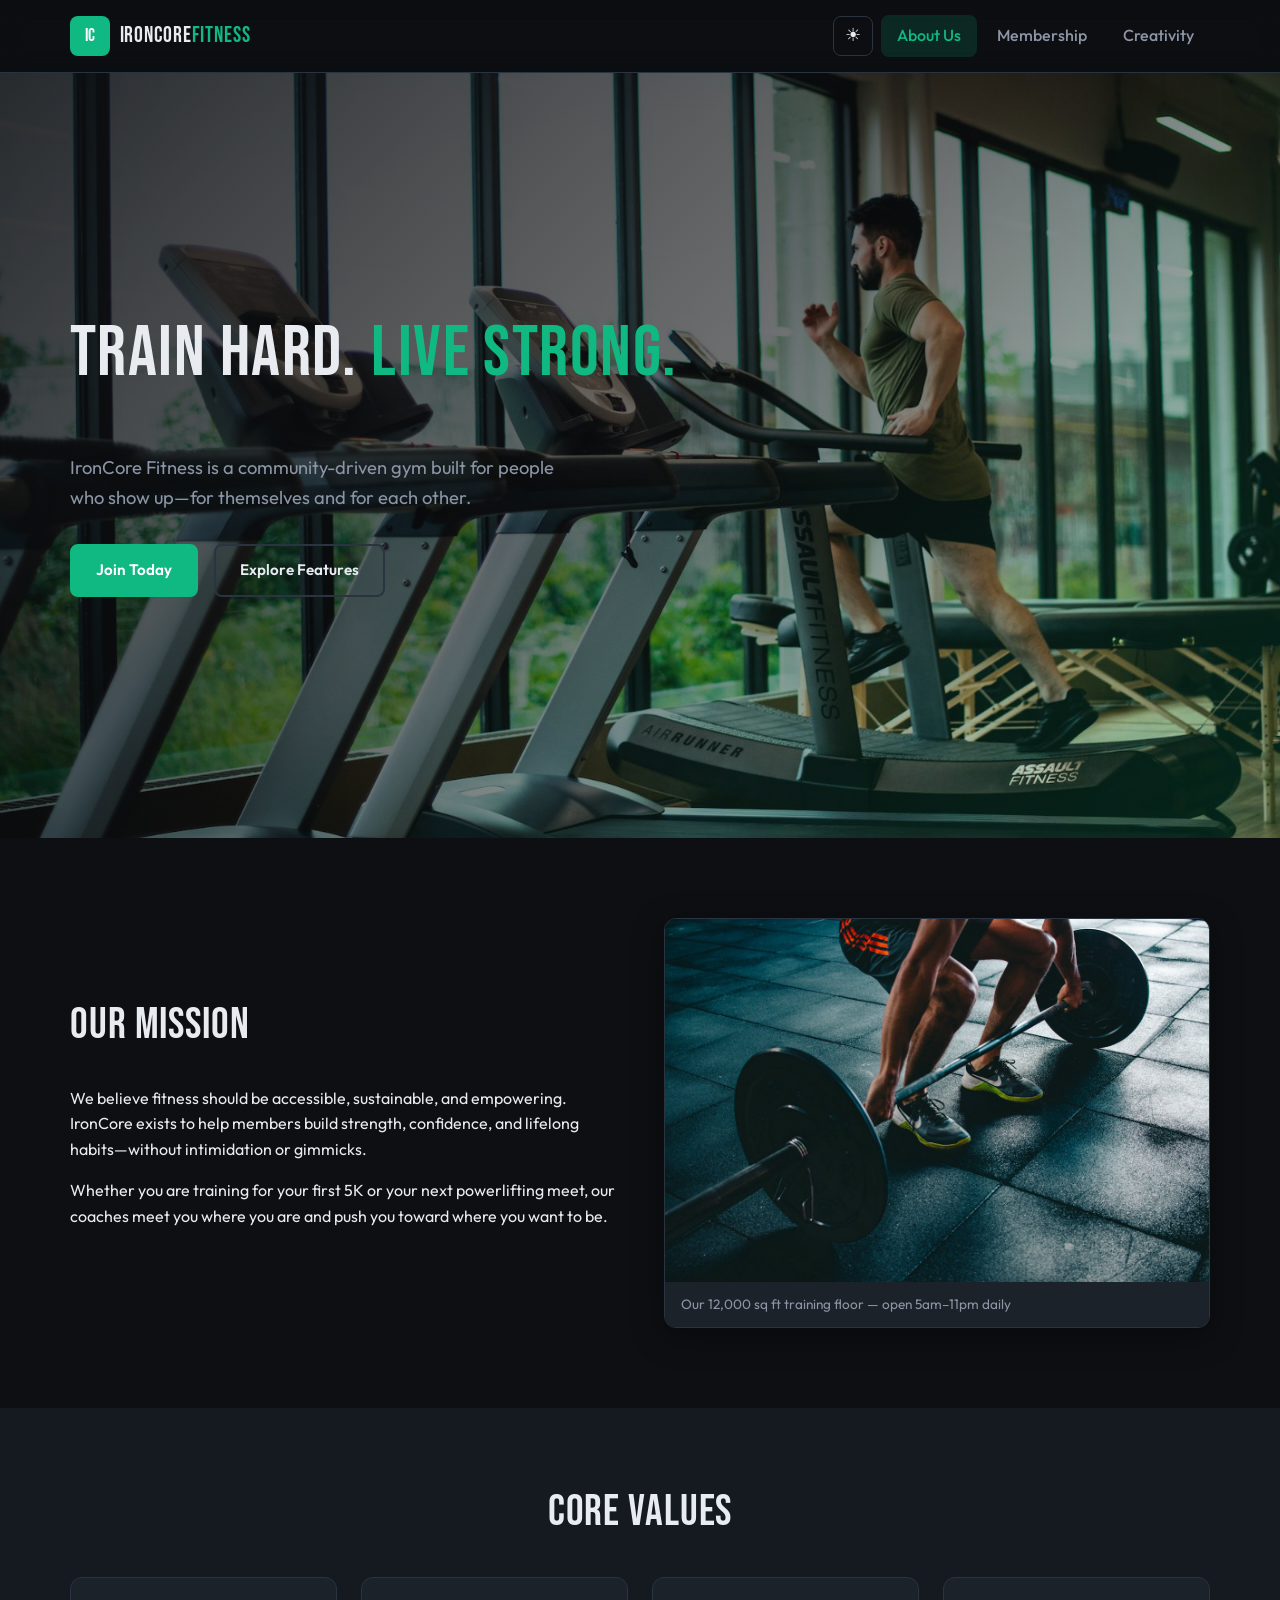
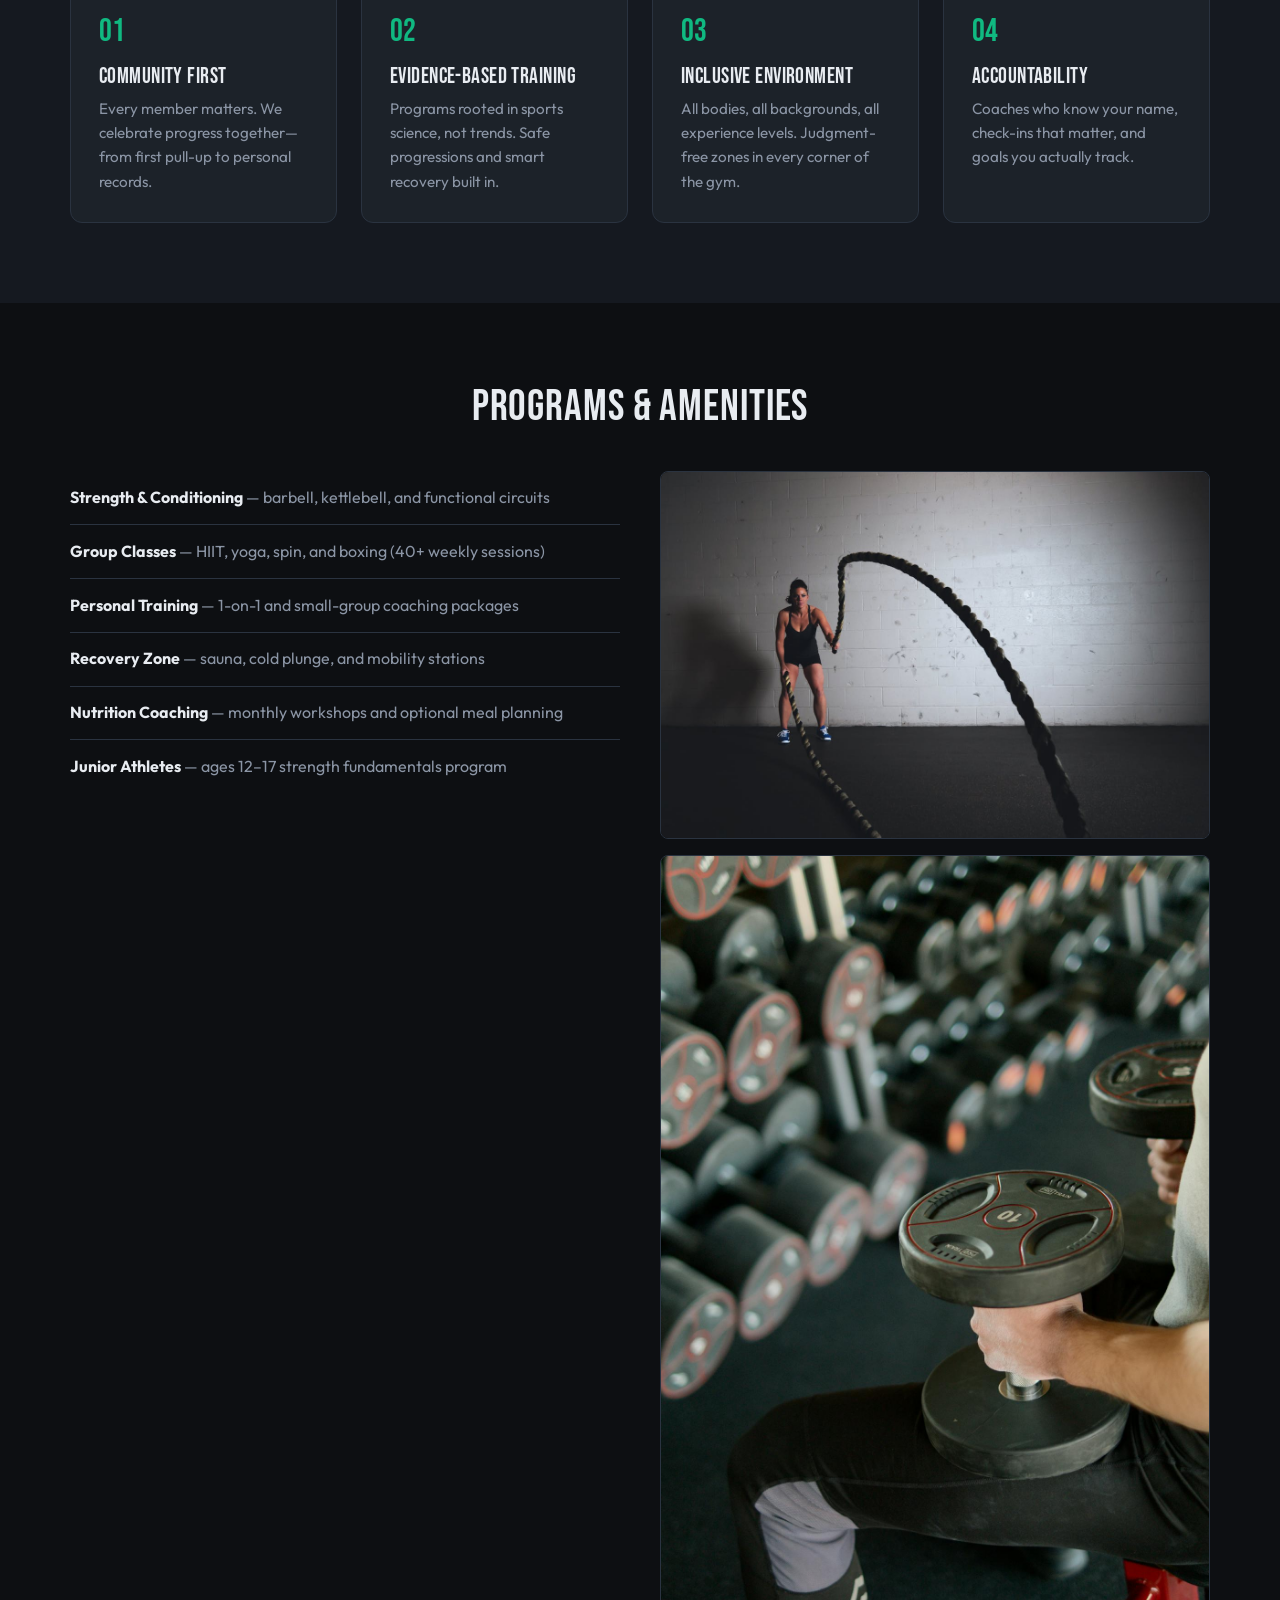
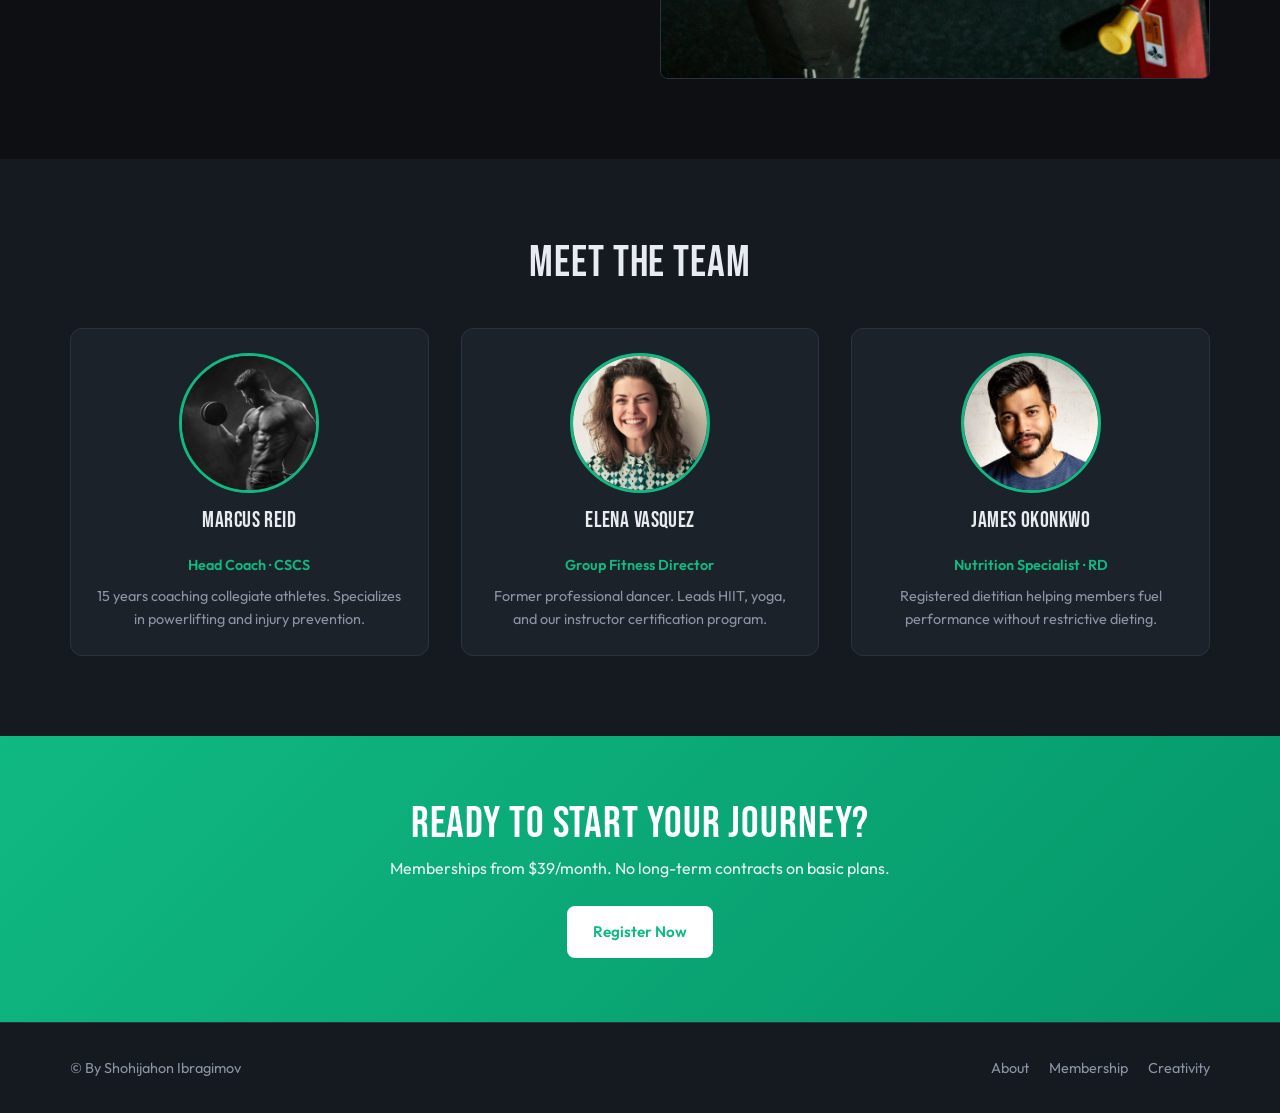
==== commit c1c9c740: "Remove hero eyebrow text and add presentation comments Drop Est. 2018 location line from homepage; a" ====
--- a/index.html
+++ b/index.html
@@ -40,7 +40,6 @@
     <section class="hero">
       <div class="hero-bg" aria-hidden="true"></div>
       <div class="container hero-content">
-        <p class="eyebrow">Est. 2018 · Downtown &amp; Westside</p>
         <h1>Train Hard. <span>Live Strong.</span></h1>
         <p class="hero-lead">IronCore Fitness is a community-driven gym built for people who show up—for themselves and for each other.</p>
         <div class="hero-actions">
--- a/css/styles.css
+++ b/css/styles.css
@@ -299,14 +299,6 @@
   padding: 4rem 0;
 }
 
-.eyebrow {
-  font-size: 0.85rem;
-  text-transform: uppercase;
-  letter-spacing: 0.15em;
-  color: var(--color-accent);
-  margin-bottom: 0.75rem;
-}
-
 .hero h1 span { color: var(--color-accent); }
 
 .hero-lead {
